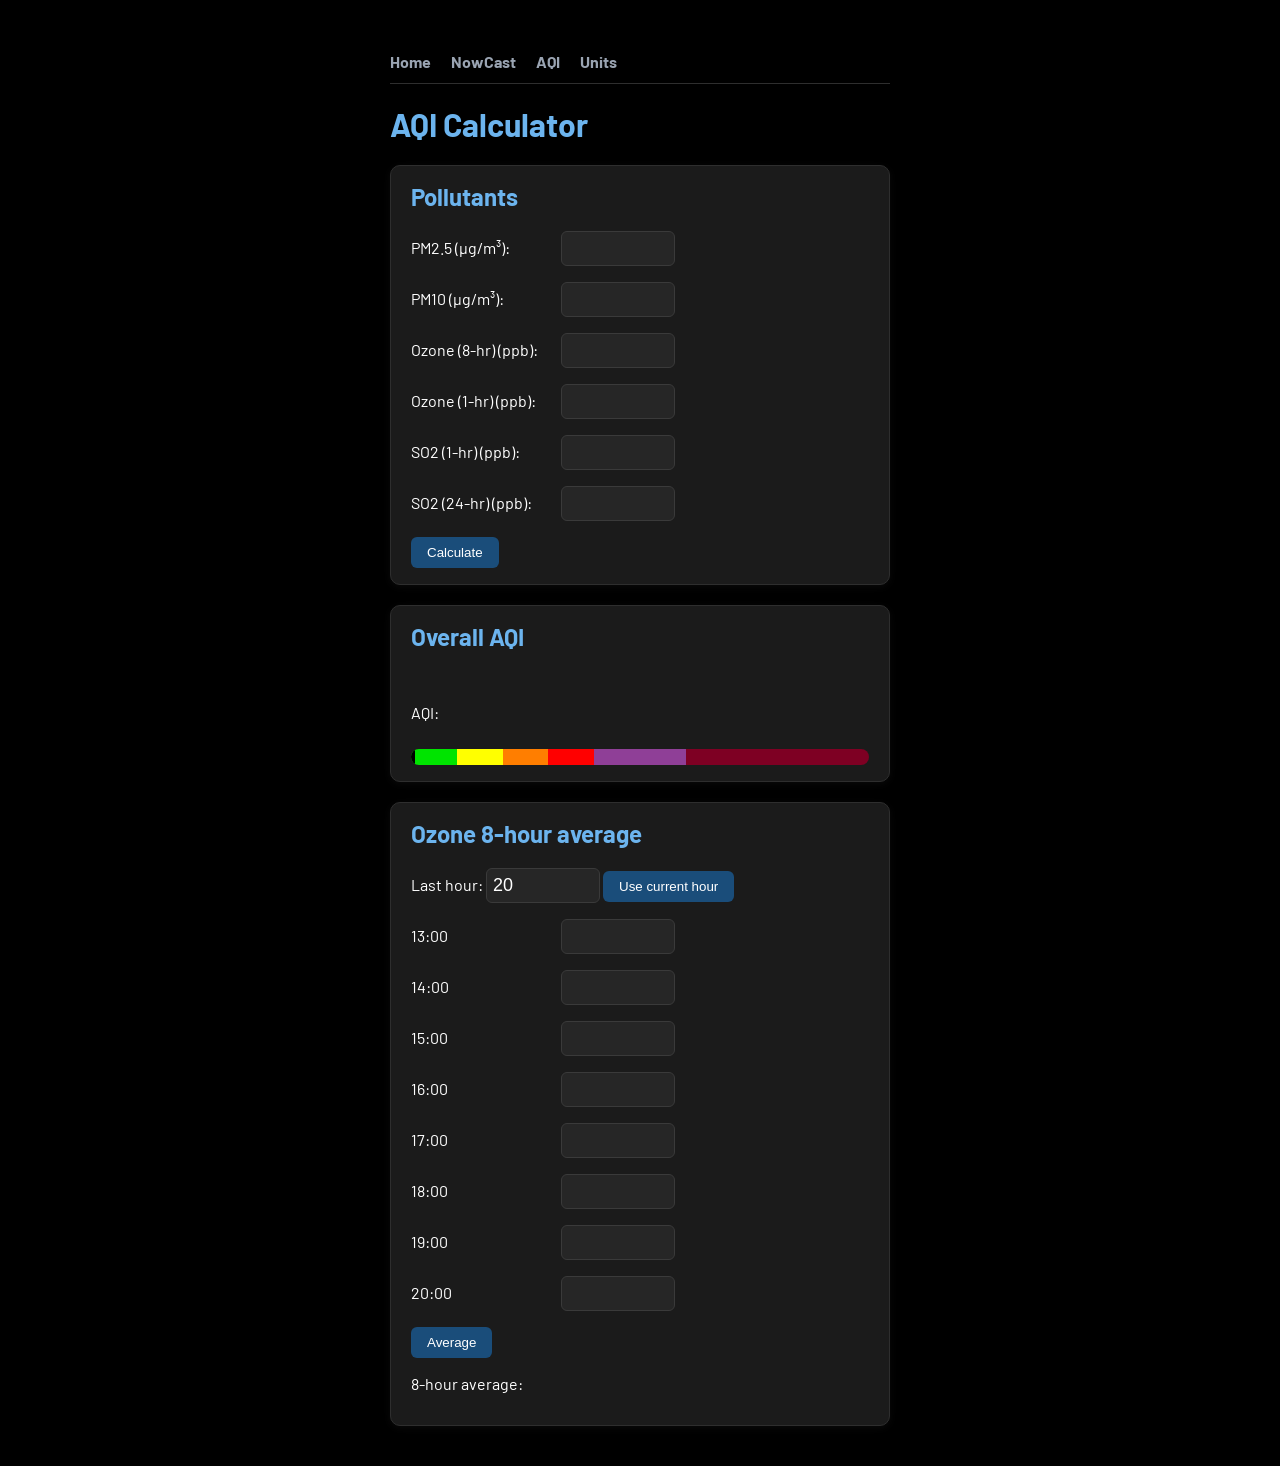
==== aqi.html @ eab19242 "Improve average8 function with input validation Added error handling for non-numeric inputs in avera" ====
<!DOCTYPE html>
<html lang="en">
<head>
<meta charset="utf-8">
<meta name="viewport" content="width=device-width, initial-scale=1">
  <title>AQI Calculator</title>
  <link href="https://fonts.googleapis.com/css2?family=Barlow:wght@400;700&display=swap" rel="stylesheet">
 <link rel="stylesheet" href="style.css">
  <style>
    body {
      font-family: "Barlow", Arial, sans-serif;
      background: black;
      color: white;
      max-width: 500px;
      margin: 40px auto;
    }
    h1 {
      color: #6cb4ee;
    }
    input {
      font-size: 18px;
      padding: 6px;
      width: 100px;
      background: #262626;
      color: white;
      border: 1px solid #3a3a3a;
      border-radius: 6px;
    }
    button {
      background: #1a4d7a;
      color: white;
      border: none;
      padding: 8px 16px;
      border-radius: 6px;
      cursor: pointer;
    }
    #result {
      font-size: 48px;
      font-weight: bold;
      padding: 4px 16px;
      border-radius: 8px;
    }
    .good      { background: #00e400; color: black; }
    .moderate  { background: #ffff00; color: black; }
    .usg       { background: #ff7e00; color: black; }
    .unhealthy { background: #ff0000; color: white; }
    .very      { background: #8f3f97; color: white; }
    .hazardous { background: #7e0023; color: white; }
    label {
      display: inline-block;
      width: 150px;
    }
    .small-aqi {
      margin-left: 10px;
      padding: 2px 10px;
      border-radius: 6px;
      font-weight: bold;
      white-space: nowrap;
    }
    #scale {
      display: flex;
      position:relative;
      height: 16px;
      border-radius: 8px;
      overflow: hidden;
      margin-top: 20px;
    }
    #marker {
      position: absolute;
      top: 0;
      left: 0%;
      width: 4px;
      height: 16px;
      background: black;
    }
   .card {
    background: #1b1b1b;
     border: 1px solid #2e2e2e;
     border-radius: 10px;
     padding: 16px 20px;
     margin-bottom: 20px;
     box-shadow: 0 2px 8px rgba(255, 255, 255, 0.04);
   }
   .card h2 {
     margin-top: 0;
     color: #6cb4ee;
   }
  </style>
</head>
<body>
  <nav class="topnav">
  <a href="index.html">Home</a>
  <a href="nowcast.html">NowCast</a>
  <a href="aqi.html">AQI</a>
  <a href="units.html">Units</a>
  </nav>
  <h1>AQI Calculator</h1>
  <div class="card">
  <h2>Pollutants</h2>
  <div id="inputs"></div>
  <button onclick="calculateAll()">Calculate</button>
  </div>
  <div class="card">
  <h2>Overall AQI</h2>
  <p>AQI: <span id="result"></span></p>
  <p id="category"></p>
  <div id="scale">
    <div id="marker"></div>
  </div>
  </div>
  <div class="card">
  <h2>Ozone 8-hour average</h2>
  <p>Last hour: <input id="newest" type="number" min="0" max="23" value="20" onchange="buildHours()">
  <button onclick="useCurrentHour()">Use current hour</button></p>
  <div id="hours"></div>
  <button onclick="average8()">Average</button> 
  <p>8-hour average: <span id="avg8"></span></p>
  </div>
  <script>
    
  // Breakpoints: [C_lo, C_hi, AQI_lo, AQI_hi]
    var pm25 = [               // 24-hour, ug/m3
      [0.0, 9.0, 0, 50],
      [9.1, 35.4, 51, 100],
      [35.5, 55.4, 101, 150],
      [55.5, 125.4, 151, 200],
      [125.5, 225.4, 201, 300],
      [225.5, 325.4, 301, 500],
    ];
    var pm10 = [        // 24-hour, ug/m3
      [0,   54,  0,   50],
      [55,   154,  51,   100],
      [155,   254,  101,   150],
      [255,   354,  151,   200],
      [355,   424,  201,   300],
      [425,   604,  301,   500],
    ];
    var ozone = [   // 8-hour, ppb
       [0,   54,  0,   50],
       [55,   70,  51,   100],
       [71,   85,  101,   150],
       [86,   105,  151,   200],
       [106,   200,  201,   300],
      ];
    var so2 = [  //1-hour, ppb
      [0,   35,  0,   50],
      [36,   75,  51,   100],
      [76,   185,  101,   150],
      [186,   304,  151,   200],
     ];
    var ozone1 = [ //1-hour,ppb (starts at AQI 101)
      [125, 164, 101, 150],
      [165, 204, 151, 200],
      [205, 404, 201, 300],
      [405, 604, 301, 500],
     ];
    var so224 = [ // 24-hour, ppb (starts at AQI 201)
      [305, 604, 201, 300],
      [605, 1004, 301, 500]
    ];
    //Categories: [top AQI, class, name]
    var categories = [
      [50, "good", "Good"],
      [100, "moderate", "Moderate"],
      [150, "usg", "Unhealthy for Sensitive Groups"],
      [200, "unhealthy", "Unhealthy"],
      [300, "very", "Very Unhealthy"],
      [500, "hazardous", "Hazardous"],
     ];
        // The EPA formula for one row of a table
        function formula (c, r) {
          return Math.round((r[3] - r[2]) / (r[1] - r[0]) * (c - r[0]) + r[2]);
        }

         // Find the right row in any table, then use the formula
          function aqiFor (c, table) {
            //Below the start of the table (1-hour ozone starts at 125ppb)
            if (c <table[0][0]) {
              return null;
            }
            for (var i = 0; i < table.length; i++) {
              if (c <= table[i][1]) {
                return formula(c, table[i]);
              }
            }
            // Past the end of the table 
            var last = table[table.length - 1];
            if (last[3] == 500) {
              return formula(c, last);
            }
            return null;
          }

          //Find the category row [top AQI, class, name] for an AQI 
           function categoryFor(aqi) {
             for (var i = 0; i < categories.length; i++) {
               if (aqi <= categories[i][0]) {
                 return categories[i];
               }
             }
             return categories[categories.length - 1];
           }
    // The Pollutants: [id, label, units, table, message, decimals]
    var pollutants = [
      ["pm25", "PM2.5",  "µg/m³", pm25, "", 1],
      ["pm10", "PM10",  "µg/m³", pm10, "", 0],
      ["ozone", "Ozone (8-hr)",  "ppb", ozone, "Use 1-hr", 0],
      ["ozone1", "Ozone (1-hr)", "ppb", ozone1, "Use 8-hr", 0],
      ["so2", "SO2 (1-hr)",  "ppb", so2, "Use 24-hr", 0],
      ["so224", "SO2 (24-hr)", "ppb", so224, "Use 1-hr", 0],
    ];

    // Build one row per pollutant: label, input box, AQI spot
    var inputs = document.getElementById("inputs");
    for (var i = 0; i < pollutants.length; i++) {
      var p = pollutants[i];
      var row = document.createElement("p");
      var label = document.createElement("label");
      label.textContent = p[1] + " (" + p[2] + "):";
      var box = document.createElement("input");
      box.id = "in-" + p[0];
      var spot = document.createElement("span");
      spot.id = "aqi-" + p[0];
      spot.className = "small-aqi";

      row.appendChild(label);
      row.appendChild(box);
      row.appendChild(spot);
      inputs.appendChild(row);
    }
    // Work out each pollutant's AQI, then the overall (highest) AQI
    function calculateAll() {
      var highest = -1;
      var worst = "";
      
      for (var i = 0; i < pollutants.length; i++) {
        var p = pollutants[i];
        var text = document.getElementById("in-" + p[0]).value.trim();
        var spot = document.getElementById("aqi-" + p[0]);
        spot.className = "small-aqi";
        
        if (text == "") {
          spot.textContent = "";
          continue;
        }
        var c = Number(text);
        if (isNaN(c)) {
          spot.textContent = "Not a number";
          continue;
        }
        c= Math.max (c, 0);  //negatives count as 0
        var f = Math.pow(10, p[5]); //10 for 1 decimal, 1 for whole numbers
        c= Math.floor (c * f + 0.000001) / f;
        
          var aqi = aqiFor(c, p[3]);
          if (aqi == null) {
            spot.textContent = p[4];
          } else {
            spot.textContent = aqi;
            spot.className = "small-aqi " + categoryFor(aqi)[1];
            if (aqi > highest) {
              highest = aqi;
              worst = p[1];
            }
          }
        }
        showOverall(highest, worst);
      }

  //show the overall AQI in the big badge, category, and scale
    function showOverall(aqi, pollutant) {
      var result = document.getElementById("result");
      var category = document.getElementById("category");
      var marker = document.getElementById("marker");

      if (aqi <0) {
        result.textContent = "";
        result.className = "";
        category.textContent = ""; 
        marker.style.left = "0%";
        return;
      }
      var cat = categoryFor(aqi);
      result.textContent = aqi;
      result.className = cat[1];
      category.textContent = cat[2] + " (from " + pollutant + ")";
      marker.style.left = Math.min(aqi / 5, 99) + "%";
    }
    // Build the color scale from the categories table
    var scale = document.getElementById("scale");
    var start = 0;
    for (var i = 0; i < categories.length; i++) {
      var segment = document.createElement("div");
      segment.className = categories[i][1];
      segment.style.width = (categories[i][0] - start) / 5 + "%"; 
      scale.appendChild(segment);
      start = categories[i][0];
    }
     // Build 8 hourly ozone boxed, oldest first
    function buildHours() {
      var newest = parseInt(document.getElementById("newest").value);
      var box = document.getElementById("hours");
      box.innerHTML = "";
      for (var i = 7; i >=0; i--) {
        var h = (newest - i + 24) % 24;
        var row = document.createElement("p");
        var label = document.createElement("label");
        label.textContent = h + ":00";
        var input= document.createElement("input");
        input.id = "hour-" + i;
        row.appendChild(label);
        row.appendChild(input);
        box.appendChild(row);
      }
    }

    //Average the 8 hours (EPA: at least 6 needed)
    function average8() {
    var total = 0;
    var count = 0;
    var bad = 0;
    for (var i = 0; i < 8; i++) {
      var text = document.getElementById("hour-" + i).value.trim();
      if (text == "") {
        continue;
      }
      var c = Number(text);
      if (isNaN(c)) {
        bad = bad + 1;
        continue;
    }
  total = total + c;
  count = count + 1;
  }
    var out = document.getElementById("avg8");
    if (bad > 0) {
      out.textContent = bad + " box(es) aren't numbers. Fix them and try again.";
      return;
    }
    if (count < 6) {
      out.textContent = "Need at least 6 hours (have " + count + ")";
      return;
    }
    var avg=Math.floor(total / count);
    out.textContent = avg + " ppb";
    document.getElementById("in-ozone").value = avg;
    calculateAll();
    }
    
    // Read the computer's clock
    function useCurrentHour() {
      var now = new Date();
      document.getElementById("newest").value = now.getHours();
      buildHours();
    }
  buildHours();
  </script>
</body>
</html>
---- style.css ----
/* Shared pieces used by every page */
.menu {
  display: grid;
  gap: 16px;
}
.tool {
  display: block;
  background: #1b1b1b;
  border: 1px solid #2e2e2e;
  border-radius: 10px;
  padding: 16px 20px;
  color: inherit;
  text-decoration: none;
}
.tool:hover {
  border-color: #6cb4ee;
}
.tool h2 {
  margin: 0 0 6px;
  color: #6cb4ee;
}
.tool p {
  margin: 0;
  color: #9aa4b2;
}
.topnav {
  display: flex;
  gap: 20px;
  padding: 12px 0;
  margin-bottom: 20px;
  border-bottom: 1px solid #2e2e2e;
  font-family: "Barlow", Arial, sans-serif;
}
.topnav a {
  color: #9aa4b2;
  text-decoration: none;
  font-weight: 700;
}
.topnav a:hover {
  color: #6cb4ee;
}
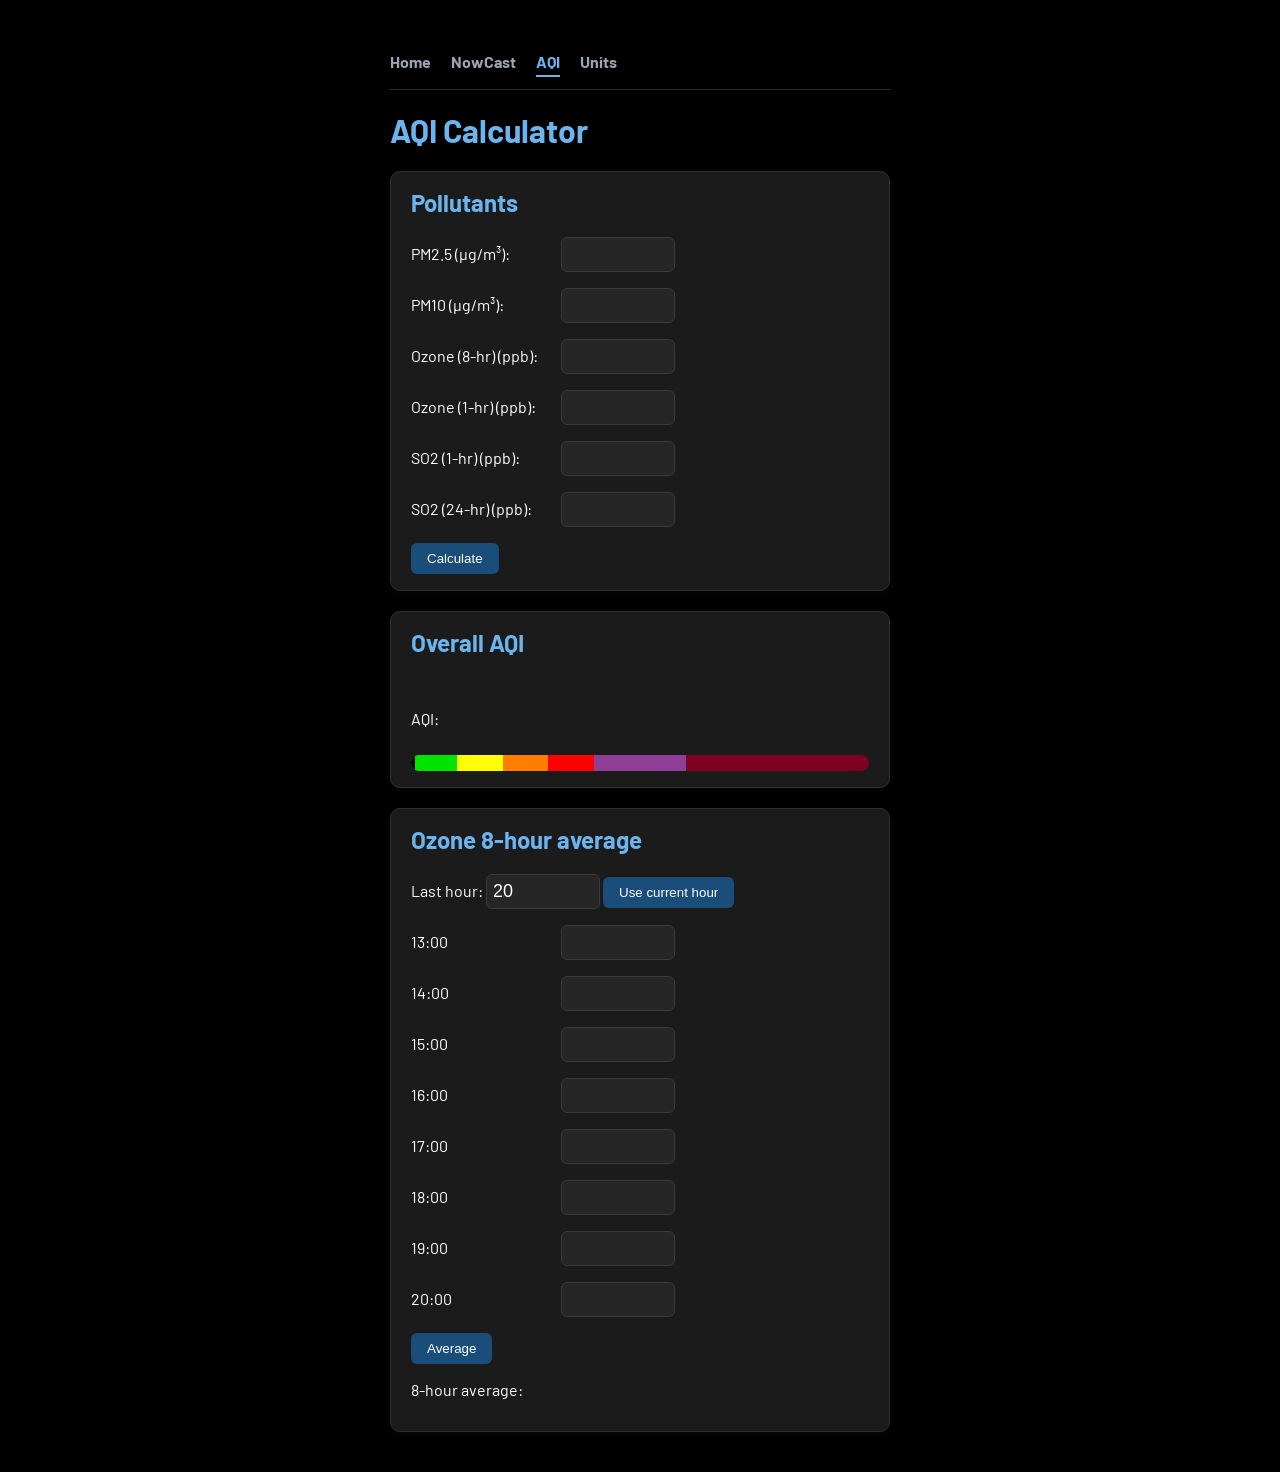
==== commit dea23ef2: "Update AQI link to indicate current page" ====
--- a/aqi.html
+++ b/aqi.html
@@ -91,7 +91,7 @@
   <nav class="topnav">
   <a href="index.html">Home</a>
   <a href="nowcast.html">NowCast</a>
-  <a href="aqi.html">AQI</a>
+  <a href="aqi.html" aria-current="page">AQI</a>
   <a href="units.html">Units</a>
   </nav>
   <h1>AQI Calculator</h1>
--- a/style.css
+++ b/style.css
@@ -39,3 +39,8 @@
 .topnav a:hover {
   color: #6cb4ee;
 }
+.topnav a[aria-current="page"] {
+  color: #6cb4ee;
+  border-bottom: 2px solid #6cb4ee;
+  padding-bottom: 4px
+}
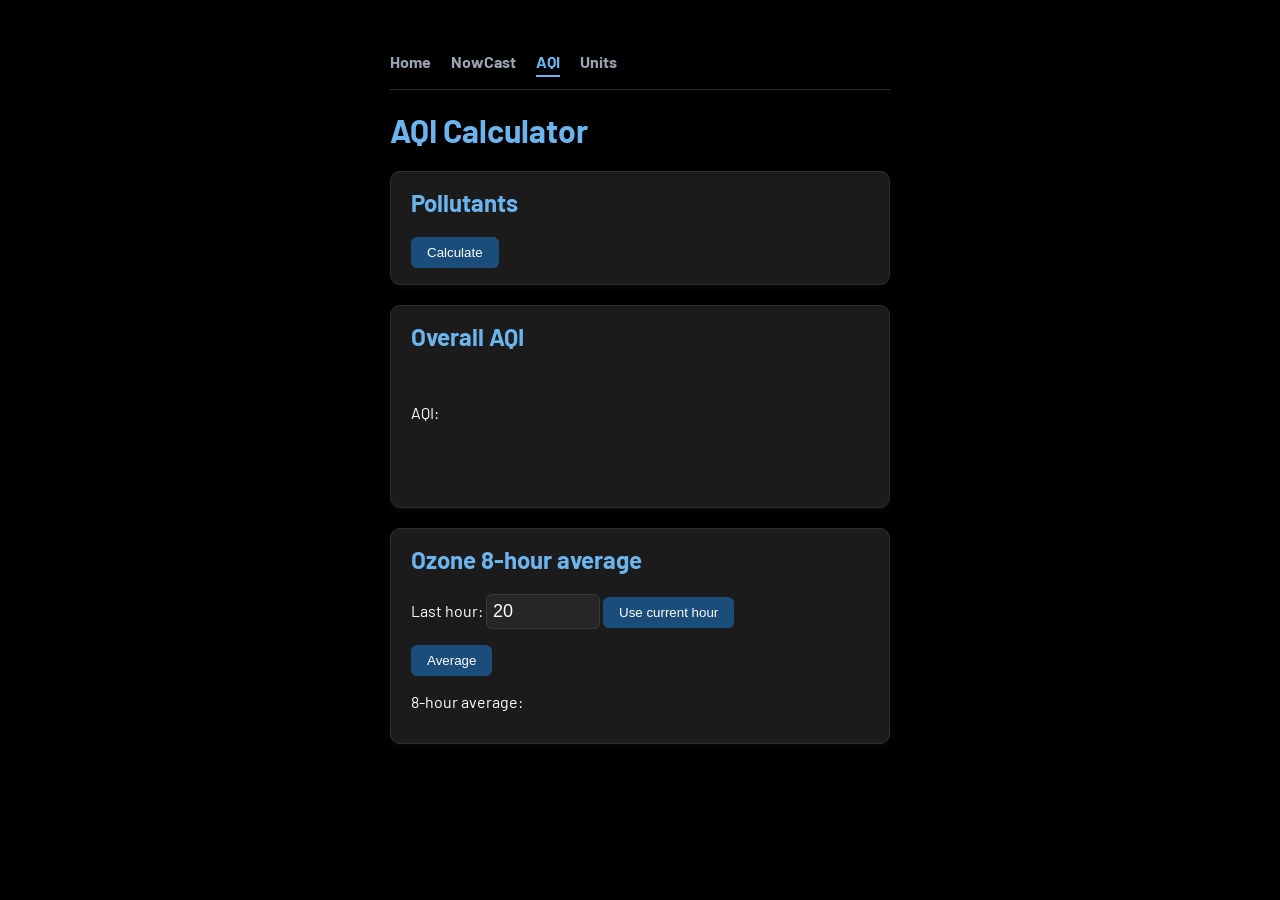
==== commit 22d21d2f: "Update aqi.html" ====
--- a/aqi.html
+++ b/aqi.html
@@ -57,21 +57,39 @@
       font-weight: bold;
       white-space: nowrap;
     }
+    #scale-wrap {
+      position: relative;
+      margin-top: 24px;
+    }
     #scale {
       display: flex;
-      position:relative;
       height: 16px;
       border-radius: 8px;
       overflow: hidden;
-      margin-top: 20px;
     }
     #marker {
+      display: none;
       position: absolute;
-      top: 0;
+      top: -10px;
       left: 0%;
-      width: 4px;
-      height: 16px;
-      background: black;
+      width: 0px;
+      height: 0px;
+      border-left: 7px solid transparent;
+      border-right: 7px solid transparent;
+      border-top: 10px solid white;
+      transform: translateX(-50%);
+      transition: left 0.4s;
+    }
+    #ticks {
+      position: relative;
+      height: 18px;
+      margin-top: 4px;
+      font-size: 13px;
+      color: #9aa4b2;
+    }
+    #ticks span {
+      position: absolute;
+      transform: translateX(-50%);
     }
    .card {
     background: #1b1b1b;
@@ -104,8 +122,10 @@
   <h2>Overall AQI</h2>
   <p>AQI: <span id="result"></span></p>
   <p id="category"></p>
-  <div id="scale">
+  <div id="scale-wrap">
+    <div id="scale"></div>
     <div id="marker"></div>
+    <div id="ticks"></div>
   </div>
   </div>
   <div class="card">
@@ -277,14 +297,15 @@
         result.textContent = "";
         result.className = "";
         category.textContent = ""; 
-        marker.style.left = "0%";
+        marker.style.display = "none";
         return;
       }
       var cat = categoryFor(aqi);
       result.textContent = aqi;
       result.className = cat[1];
       category.textContent = cat[2] + " (from " + pollutant + ")";
-      marker.style.left = Math.min(aqi / 5, 99) + "%";
+      marker.style.display = "block";
+      marker.style.left = Math.min(aqi / 5, 100) + "%";
     }
     // Build the color scale from the categories table
     var scale = document.getElementById("scale");
@@ -295,6 +316,18 @@
       segment.style.width = (categories[i][0] - start) / 5 + "%"; 
       scale.appendChild(segment);
       start = categories[i][0];
+    }
+    // Tick numbers under the scale: 0, then the top of each category
+    var stops = [0];
+    for (var i=0; i < categories.length; i++) {
+      stops.push(categories[i][0];
+    }
+    var ticks = document.getElementById("ticks");
+    for (var i = 0; i < stops.length; i++) {
+      var tick = document.createElement("span");
+      tick.textContent = stops[i];
+      tick.style.left = stops[i] / 5 + "%";
+      ticks.appendChild(tick);
     }
      // Build 8 hourly ozone boxed, oldest first
     function buildHours() {
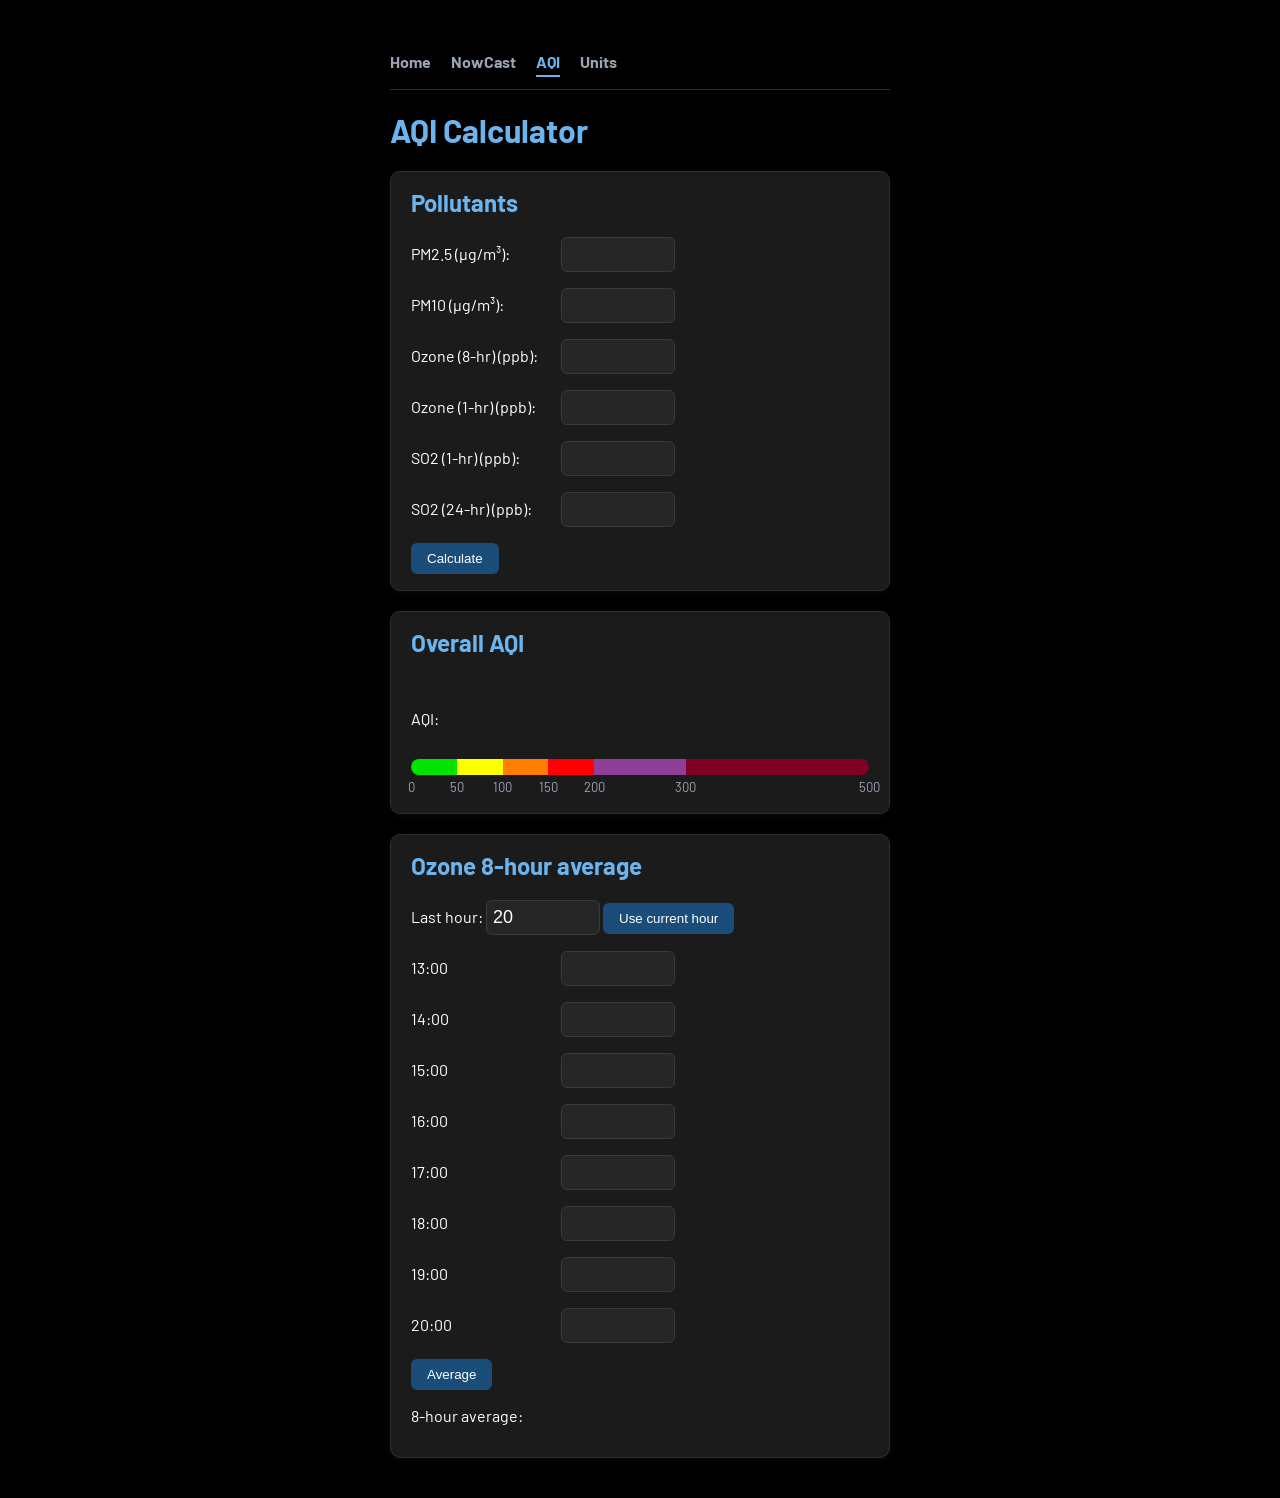
==== commit cb04d63b: "Fix syntax error in stops array population" ====
--- a/aqi.html
+++ b/aqi.html
@@ -320,7 +320,7 @@
     // Tick numbers under the scale: 0, then the top of each category
     var stops = [0];
     for (var i=0; i < categories.length; i++) {
-      stops.push(categories[i][0];
+      stops.push(categories[i][0]);
     }
     var ticks = document.getElementById("ticks");
     for (var i = 0; i < stops.length; i++) {
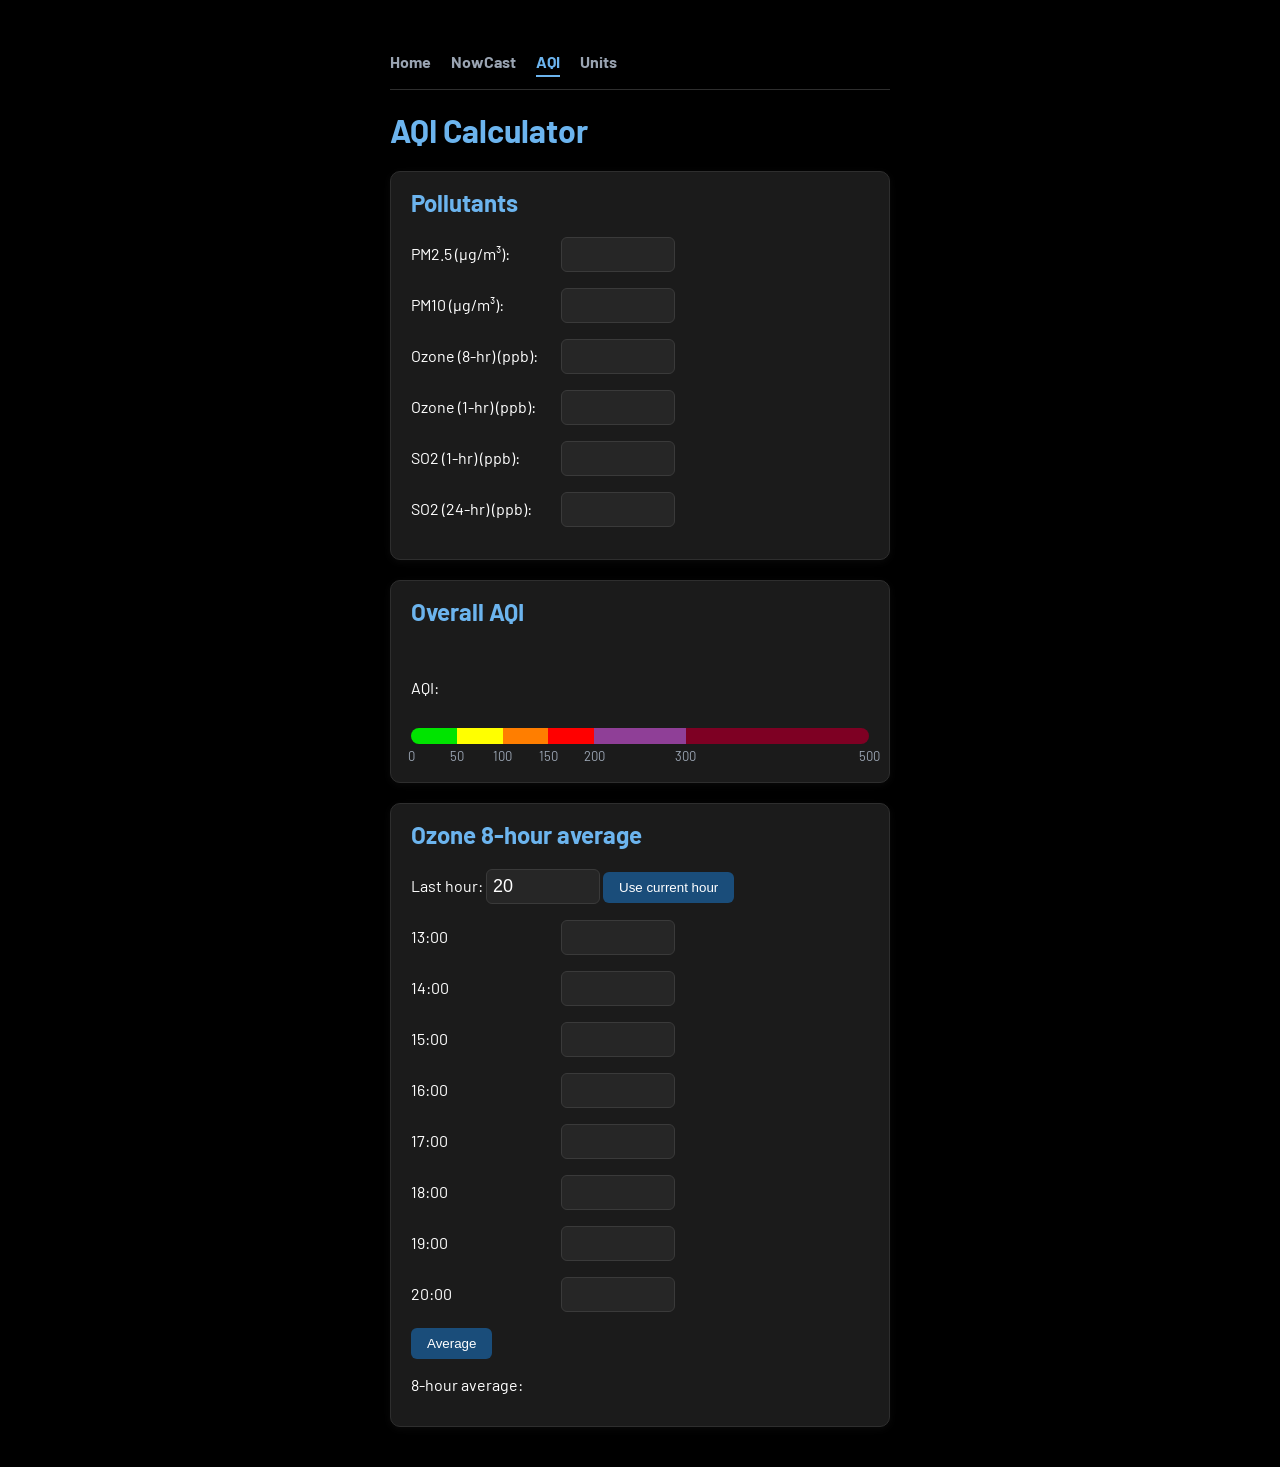
==== commit 76443ce1: "Remove Calculate button and bind input event Removed the Calculate button and updated input handling" ====
--- a/aqi.html
+++ b/aqi.html
@@ -116,7 +116,6 @@
   <div class="card">
   <h2>Pollutants</h2>
   <div id="inputs"></div>
-  <button onclick="calculateAll()">Calculate</button>
   </div>
   <div class="card">
   <h2>Overall AQI</h2>
@@ -239,6 +238,7 @@
       label.textContent = p[1] + " (" + p[2] + "):";
       var box = document.createElement("input");
       box.id = "in-" + p[0];
+      box.oninput = calculateAll;
       var spot = document.createElement("span");
       spot.id = "aqi-" + p[0];
       spot.className = "small-aqi";
--- a/style.css
+++ b/style.css
@@ -44,3 +44,24 @@
   border-bottom: 2px solid #6cb4ee;
   padding-bottom: 4px
 }
+/* input boxes glow blue when you click into them */
+input, 
+textarea {
+  transition: border-color 0.2s, box-shadow 0.2s;
+}
+input:focus,
+textarea:focus {
+  outline: none;
+  border-color: #6cb4ee;
+  box-shadow: 0 0 0 3px rgba(108, 180, 238, 0.25);
+}
+/*Buttons lighten on hover and press down when clicked */
+button {
+  transition: background 0.2s;
+}
+button:hover {
+  background: #2563a0;
+}
+button:active {
+  transform: translateY(1px);
+}
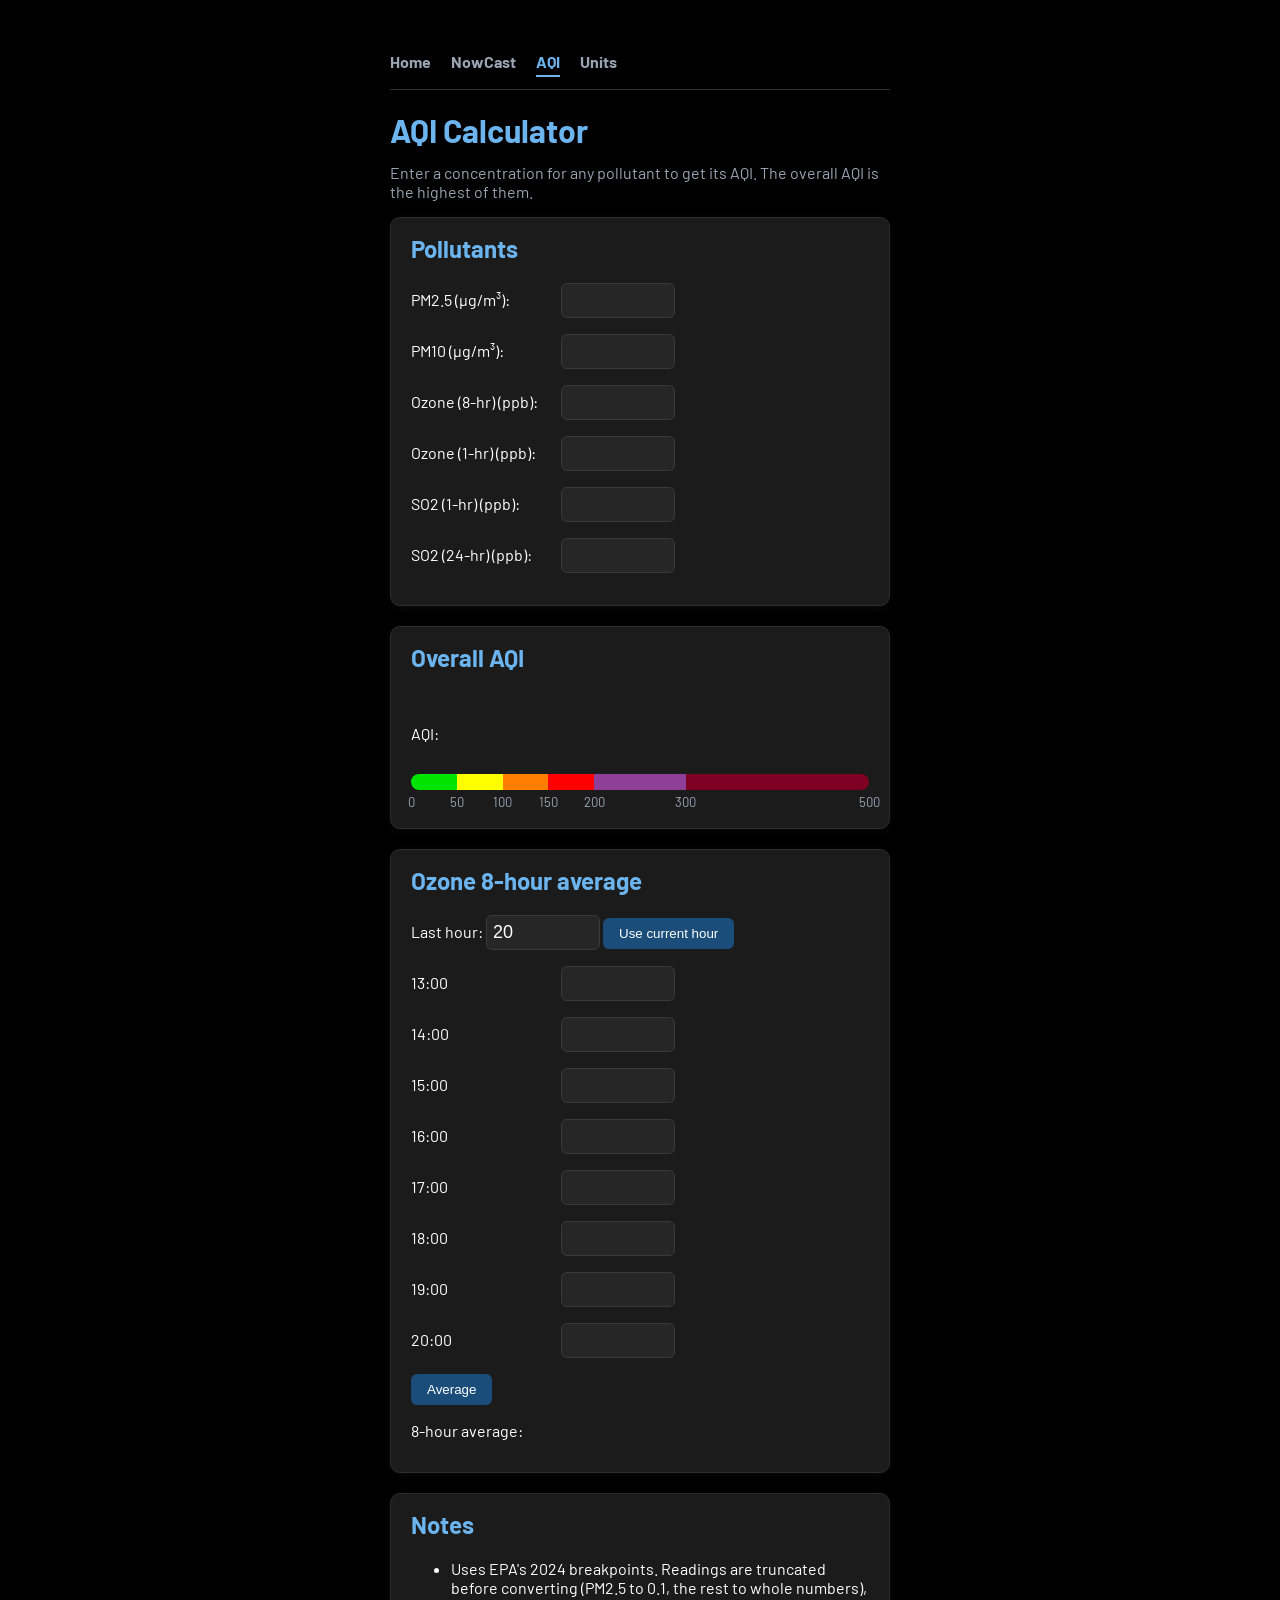
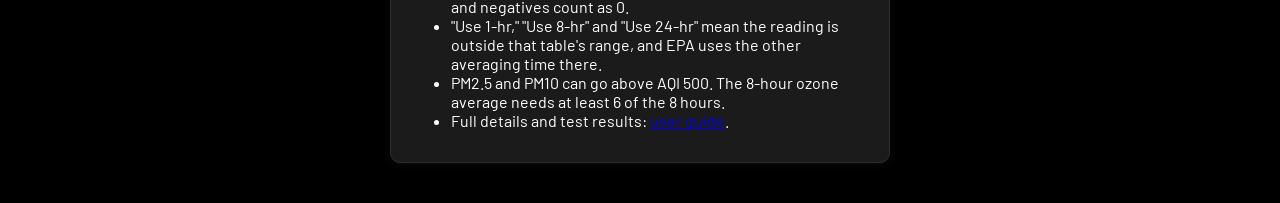
==== commit cbf7d016: "Add notes section to AQI calculator Added a notes section with important information regarding AQI c" ====
--- a/aqi.html
+++ b/aqi.html
@@ -113,6 +113,7 @@
   <a href="units.html">Units</a>
   </nav>
   <h1>AQI Calculator</h1>
+  <p class="lede">Enter a concentration for any pollutant to get its AQI. The overall AQI is the highest of them.</p>
   <div class="card">
   <h2>Pollutants</h2>
   <div id="inputs"></div>
@@ -134,6 +135,15 @@
   <div id="hours"></div>
   <button onclick="average8()">Average</button> 
   <p>8-hour average: <span id="avg8"></span></p>
+  </div>
+  <div class="card">
+    <h2>Notes</h2>
+    <ul>
+      <li>Uses EPA's 2024 breakpoints. Readings are truncated before converting (PM2.5 to 0.1, the rest to whole numbers), and negatives count as 0.</li>
+      <li>"Use 1-hr," "Use 8-hr" and "Use 24-hr" mean the reading is outside that table's range, and EPA uses the other averaging time there.</li>
+      <li>PM2.5 and PM10 can go above AQI 500. The 8-hour ozone average needs at least 6 of the 8 hours.</li>
+      <li>Full details and test results: <a href="user-guide.txt">user guide</a>.</li>
+    </ul>
   </div>
   <script>
     
--- a/style.css
+++ b/style.css
@@ -22,6 +22,10 @@
 .tool p {
   margin: 0;
   color: #9aa4b2;
+}
+.lede {
+  color: #9aa4b2;
+  margin-top: -8px
 }
 .topnav {
   display: flex;
